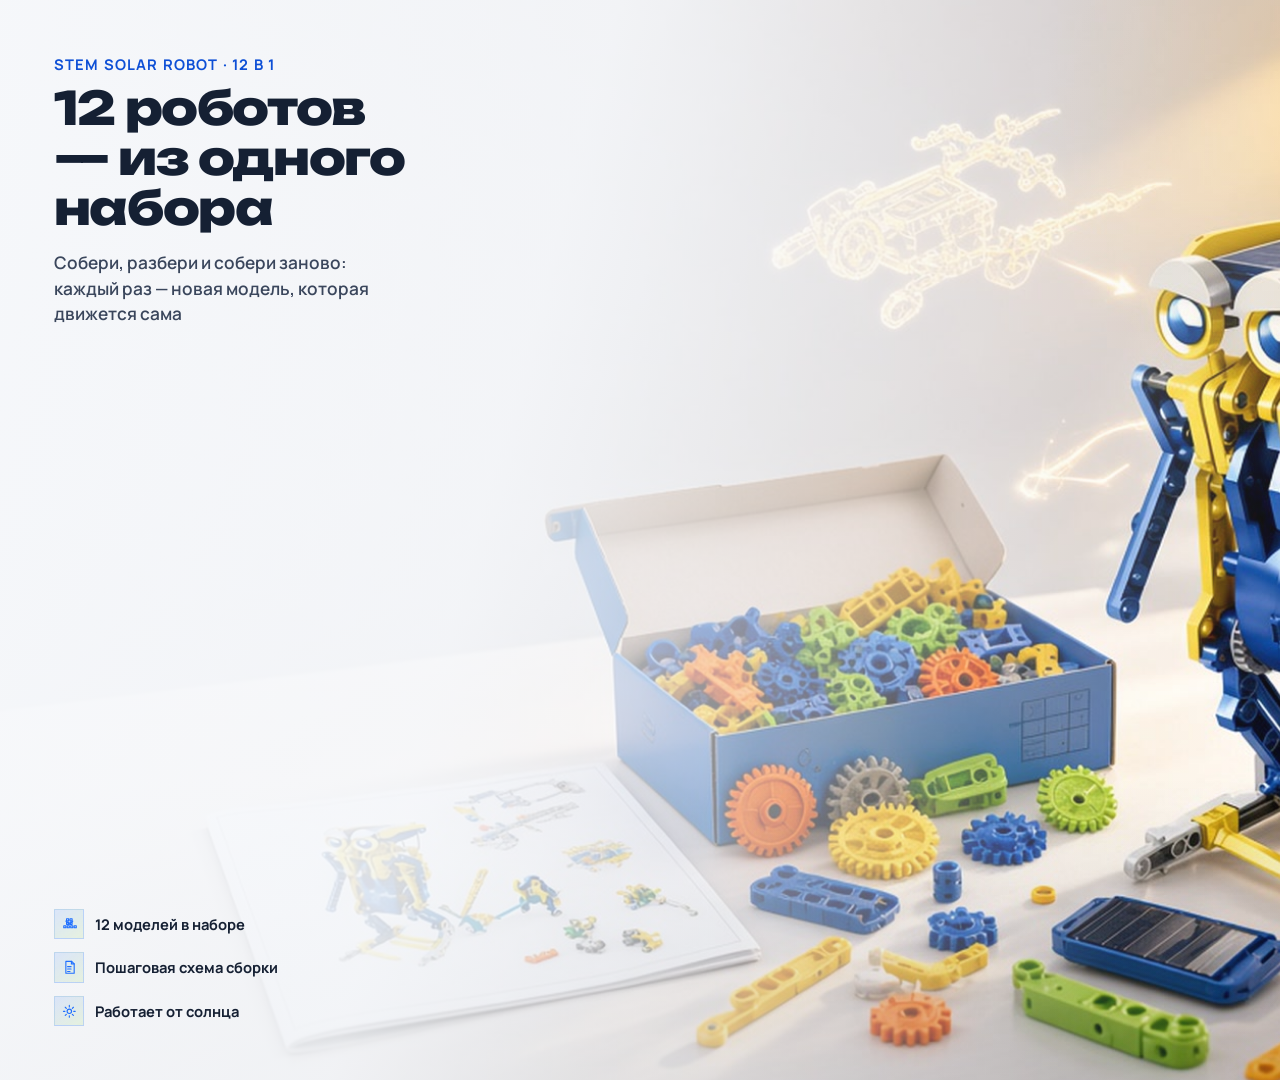
==== landing/capture.html @ cdbcde7e "Add STEM Solar Robot 16:9 landing sell card Photorealistic product scene plus adaptive HTML/CSS over" ====
<!DOCTYPE html>
<html lang="ru">
<head>
  <meta charset="UTF-8" />
  <meta name="viewport" content="width=1920, initial-scale=1" />
  <title>STEM Solar Robot — capture 1920×1080</title>
  <link rel="preconnect" href="https://fonts.googleapis.com" />
  <link rel="preconnect" href="https://fonts.gstatic.com" crossorigin />
  <link href="https://fonts.googleapis.com/css2?family=Manrope:wght@500;600;700;800&family=Unbounded:wght@600;700;800&display=swap" rel="stylesheet" />
  <link rel="stylesheet" href="./styles.css" />
  <style>
    html, body {
      width: 1920px;
      height: 1080px;
      margin: 0;
      padding: 0;
      overflow: hidden;
      background: #e8eef6;
    }
    body {
      display: block;
    }
    .stage {
      width: 1920px;
      height: 1080px;
      max-width: none;
    }
    .card {
      width: 1920px;
      height: 1080px;
      aspect-ratio: auto;
      box-shadow: none;
    }
    /* Freeze motion for a clean still export */
    .card__photo,
    .card__sun,
    .card__eyebrow,
    .card__title,
    .card__subtitle,
    .card__features,
    .card__cta {
      animation: none !important;
      opacity: 1 !important;
      transform: none !important;
    }
    .card__photo {
      transform: scale(1.02) !important;
    }
  </style>
</head>
<body>
  <main class="stage">
    <article class="card" id="sell-card">
      <img
        class="card__photo"
        src="/assets/stem-solar-robot-scene-bg-1920x1080.jpg"
        alt="Открытый набор STEM Solar Robot 12 в 1 и собранный солнечный квадробот на детском столе"
        width="1920"
        height="1080"
      />
      <div class="card__veil" aria-hidden="true"></div>
      <div class="card__sun" aria-hidden="true"></div>
      <div class="card__content">
        <header class="card__copy">
          <p class="card__eyebrow">STEM Solar Robot · 12 в 1</p>
          <h1 class="card__title">12 роботов — из&nbsp;одного набора</h1>
          <p class="card__subtitle">
            Собери, разбери и&nbsp;собери заново: каждый раз&nbsp;— новая модель,
            которая движется сама
          </p>
        </header>
        <div class="card__footer">
          <ul class="card__features">
            <li>
              <span class="icon" aria-hidden="true">
                <svg viewBox="0 0 24 24" fill="none">
                  <path d="M8 4h3v3H8V4Zm5 0h3v3h-3V4ZM8 9h3v3H8V9Zm5 0h3v3h-3V9ZM4 14h3v3H4v-3Zm5 0h3v3H9v-3Zm5 0h3v3h-3v-3Zm5 0h3v3h-3v-3Z" stroke="currentColor" stroke-width="1.6" stroke-linejoin="round"/>
                  <path d="M7 7.5 12 12l5-4.5" stroke="currentColor" stroke-width="1.6" stroke-linecap="round"/>
                </svg>
              </span>
              <span>12 моделей в наборе</span>
            </li>
            <li>
              <span class="icon" aria-hidden="true">
                <svg viewBox="0 0 24 24" fill="none">
                  <path d="M7 3.5h8.5L19 7v13.5H7V3.5Z" stroke="currentColor" stroke-width="1.6" stroke-linejoin="round"/>
                  <path d="M15 3.5V7h4M9.5 11h5M9.5 14.5h5M9.5 18h3.5" stroke="currentColor" stroke-width="1.6" stroke-linecap="round"/>
                </svg>
              </span>
              <span>Пошаговая схема сборки</span>
            </li>
            <li>
              <span class="icon" aria-hidden="true">
                <svg viewBox="0 0 24 24" fill="none">
                  <circle cx="12" cy="12" r="3.2" stroke="currentColor" stroke-width="1.6"/>
                  <path d="M12 3.5v2.2M12 18.3v2.2M3.5 12h2.2M18.3 12h2.2M6.1 6.1l1.6 1.6M16.3 16.3l1.6 1.6M17.9 6.1l-1.6 1.6M7.7 16.3l-1.6 1.6" stroke="currentColor" stroke-width="1.6" stroke-linecap="round"/>
                </svg>
              </span>
              <span>Работает от солнца</span>
            </li>
          </ul>
          <a class="card__cta" href="#order">Собрать своего робота</a>
        </div>
      </div>
    </article>
  </main>
</body>
</html>
---- landing/styles.css ----
:root {
  --white: #ffffff;
  --fog: #eef2f6;
  --ink: #152033;
  --ink-soft: #3a465c;
  --sun: #ffc857;
  --electric: #1f6fff;
  --electric-deep: #0d4fd6;
  --orange: #ff6b2c;
  --lime: #8fd94a;
  --card-radius: 0;
  --shadow: 0 28px 80px rgba(21, 32, 51, 0.18);
}

*,
*::before,
*::after {
  box-sizing: border-box;
}

html,
body {
  margin: 0;
  min-height: 100%;
}

body {
  font-family: "Manrope", sans-serif;
  color: var(--ink);
  background:
    radial-gradient(ellipse 80% 60% at 70% 20%, rgba(255, 200, 87, 0.22), transparent 55%),
    radial-gradient(ellipse 50% 50% at 10% 80%, rgba(31, 111, 255, 0.12), transparent 50%),
    linear-gradient(160deg, #f7f9fc 0%, #e8eef6 45%, #dfe8f4 100%);
  display: grid;
  place-items: center;
  padding: clamp(16px, 3vw, 40px);
}

.stage {
  width: min(100%, 1280px);
}

.card {
  position: relative;
  aspect-ratio: 16 / 9;
  overflow: hidden;
  border-radius: var(--card-radius);
  box-shadow: var(--shadow);
  isolation: isolate;
  background: var(--fog);
}

.card__photo {
  position: absolute;
  inset: 0;
  width: 100%;
  height: 100%;
  object-fit: cover;
  object-position: 58% center;
  z-index: 0;
  transform: scale(1.02);
  animation: drift 14s ease-in-out infinite alternate;
}

.card__veil {
  position: absolute;
  inset: 0;
  z-index: 1;
  pointer-events: none;
  background:
    linear-gradient(
      105deg,
      rgba(247, 249, 252, 0.96) 0%,
      rgba(247, 249, 252, 0.88) 28%,
      rgba(247, 249, 252, 0.42) 48%,
      rgba(247, 249, 252, 0.08) 62%,
      transparent 72%
    ),
    linear-gradient(
      to top,
      rgba(21, 32, 51, 0.18) 0%,
      transparent 28%
    );
}

.card__sun {
  position: absolute;
  top: -8%;
  right: 8%;
  width: 42%;
  height: 48%;
  z-index: 1;
  pointer-events: none;
  background: radial-gradient(
    circle at 60% 40%,
    rgba(255, 200, 87, 0.45) 0%,
    rgba(255, 200, 87, 0.12) 35%,
    transparent 70%
  );
  animation: sunPulse 5.5s ease-in-out infinite;
}

.card__content {
  position: relative;
  z-index: 2;
  height: 100%;
  display: grid;
  grid-template-rows: 1fr auto;
  gap: clamp(12px, 2.2vw, 28px);
  padding: clamp(22px, 4.2vw, 64px);
}

.card__copy {
  max-width: min(52%, 560px);
}

.card__eyebrow {
  margin: 0 0 0.65em;
  font-family: "Manrope", sans-serif;
  font-size: clamp(0.7rem, 1.15vw, 0.95rem);
  font-weight: 700;
  letter-spacing: 0.08em;
  text-transform: uppercase;
  color: var(--electric-deep);
  opacity: 0;
  animation: riseIn 0.7s ease 0.1s forwards;
}

.card__title {
  margin: 0;
  max-width: 11ch;
  font-family: "Unbounded", sans-serif;
  font-weight: 800;
  font-size: clamp(1.55rem, 3.6vw, 3.35rem);
  line-height: 1.08;
  letter-spacing: -0.03em;
  color: var(--ink);
  text-wrap: balance;
  opacity: 0;
  animation: riseIn 0.8s ease 0.2s forwards;
}

.card__subtitle {
  margin: clamp(10px, 1.4vw, 18px) 0 0;
  max-width: 34ch;
  font-size: clamp(0.85rem, 1.35vw, 1.15rem);
  font-weight: 600;
  line-height: 1.45;
  color: var(--ink-soft);
  text-wrap: pretty;
  opacity: 0;
  animation: riseIn 0.8s ease 0.35s forwards;
}

.card__footer {
  display: flex;
  align-items: flex-end;
  justify-content: space-between;
  gap: clamp(16px, 3vw, 40px);
  width: 100%;
}

.card__features {
  list-style: none;
  margin: 0;
  padding: 0;
  display: grid;
  gap: clamp(8px, 1vw, 14px);
  max-width: 42%;
  opacity: 0;
  animation: riseIn 0.75s ease 0.5s forwards;
}

.card__features li {
  display: flex;
  align-items: center;
  gap: 0.7em;
  font-size: clamp(0.78rem, 1.15vw, 1rem);
  font-weight: 700;
  color: var(--ink);
}

.icon {
  flex: 0 0 auto;
  width: clamp(28px, 2.4vw, 36px);
  height: clamp(28px, 2.4vw, 36px);
  display: grid;
  place-items: center;
  color: var(--electric);
  background: linear-gradient(145deg, rgba(31, 111, 255, 0.12), rgba(143, 217, 74, 0.14));
  border: 1px solid rgba(31, 111, 255, 0.18);
}

.icon svg {
  width: 58%;
  height: 58%;
}

.card__cta {
  flex: 0 0 auto;
  display: inline-flex;
  align-items: center;
  justify-content: center;
  min-height: clamp(42px, 4.2vw, 56px);
  padding: 0.7em 1.45em;
  margin-left: auto;
  border-radius: 10px;
  background: linear-gradient(135deg, var(--electric) 0%, var(--electric-deep) 100%);
  color: var(--white);
  font-family: "Manrope", sans-serif;
  font-size: clamp(0.86rem, 1.25vw, 1.05rem);
  font-weight: 800;
  letter-spacing: 0.01em;
  text-decoration: none;
  box-shadow:
    0 10px 28px rgba(13, 79, 214, 0.35),
    inset 0 1px 0 rgba(255, 255, 255, 0.25);
  transition: transform 0.2s ease, box-shadow 0.2s ease, filter 0.2s ease;
  opacity: 0;
  animation: riseIn 0.75s ease 0.65s forwards, ctaGlow 3.2s ease-in-out 1.2s infinite;
}

.card__cta:hover,
.card__cta:focus-visible {
  transform: translateY(-2px);
  filter: brightness(1.05);
  box-shadow:
    0 14px 34px rgba(13, 79, 214, 0.42),
    inset 0 1px 0 rgba(255, 255, 255, 0.28);
  outline: none;
}

.card__cta:focus-visible {
  outline: 3px solid rgba(255, 107, 44, 0.7);
  outline-offset: 3px;
}

@keyframes riseIn {
  from {
    opacity: 0;
    transform: translateY(14px);
  }
  to {
    opacity: 1;
    transform: translateY(0);
  }
}

@keyframes sunPulse {
  0%,
  100% {
    opacity: 0.75;
    transform: scale(1);
  }
  50% {
    opacity: 1;
    transform: scale(1.06);
  }
}

@keyframes drift {
  from {
    transform: scale(1.02) translate3d(0, 0, 0);
  }
  to {
    transform: scale(1.05) translate3d(-1.2%, 0.6%, 0);
  }
}

@keyframes ctaGlow {
  0%,
  100% {
    box-shadow:
      0 10px 28px rgba(13, 79, 214, 0.35),
      inset 0 1px 0 rgba(255, 255, 255, 0.25);
  }
  50% {
    box-shadow:
      0 12px 34px rgba(13, 79, 214, 0.48),
      0 0 0 4px rgba(31, 111, 255, 0.12),
      inset 0 1px 0 rgba(255, 255, 255, 0.28);
  }
}

@media (max-width: 720px) {
  .card {
    aspect-ratio: auto;
    min-height: 560px;
  }

  .card__photo {
    object-position: 72% 40%;
  }

  .card__content {
    padding-right: clamp(18px, 5vw, 28px);
    padding-top: clamp(18px, 5vw, 28px);
    background: linear-gradient(
      to bottom,
      rgba(247, 249, 252, 0.92) 0%,
      rgba(247, 249, 252, 0.72) 55%,
      rgba(247, 249, 252, 0.35) 100%
    );
  }

  .card__title {
    max-width: 14ch;
  }

  .card__footer {
    flex-direction: column;
    align-items: stretch;
  }

  .card__features {
    max-width: none;
  }

  .card__cta {
    width: 100%;
    margin-left: 0;
  }
}

@media (prefers-reduced-motion: reduce) {
  .card__photo,
  .card__sun,
  .card__eyebrow,
  .card__title,
  .card__subtitle,
  .card__features,
  .card__cta {
    animation: none;
    opacity: 1;
    transform: none;
  }
}
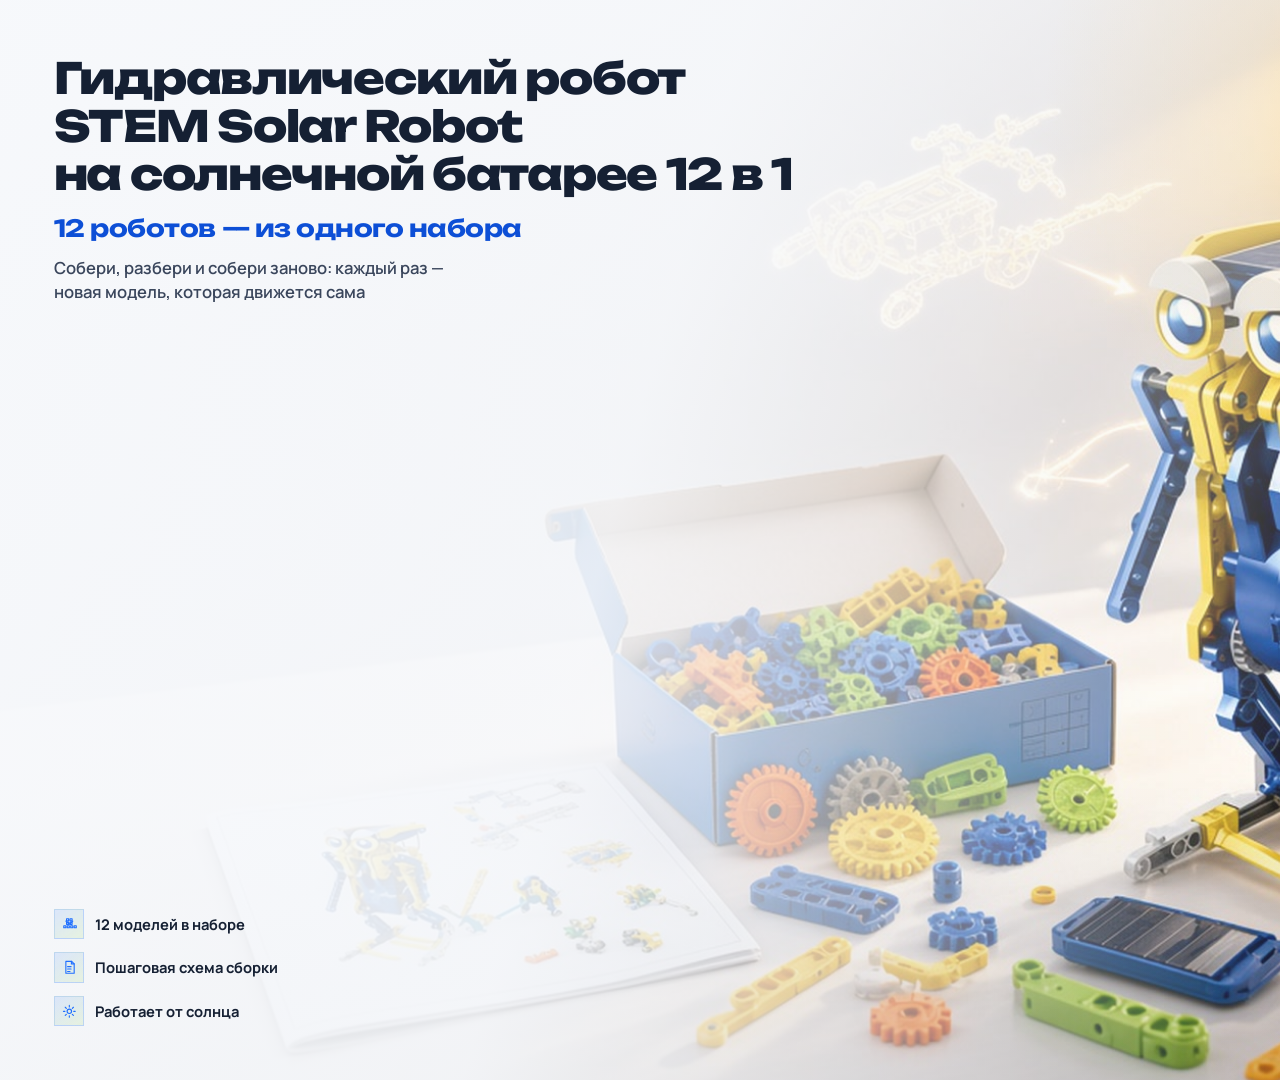
==== commit a9d673a1: "Enlarge product name as top headline on sell card Use «Гидравлический робот STEM Solar Robot на солн" ====
--- a/landing/capture.html
+++ b/landing/capture.html
@@ -34,8 +34,8 @@
     /* Freeze motion for a clean still export */
     .card__photo,
     .card__sun,
-    .card__eyebrow,
     .card__title,
+    .card__lead,
     .card__subtitle,
     .card__features,
     .card__cta {
@@ -62,8 +62,10 @@
       <div class="card__sun" aria-hidden="true"></div>
       <div class="card__content">
         <header class="card__copy">
-          <p class="card__eyebrow">STEM Solar Robot · 12 в 1</p>
-          <h1 class="card__title">12 роботов — из&nbsp;одного набора</h1>
+          <h1 class="card__title">
+            Гидравлический робот STEM Solar Robot на&nbsp;солнечной батарее 12&nbsp;в&nbsp;1
+          </h1>
+          <p class="card__lead">12 роботов — из&nbsp;одного набора</p>
           <p class="card__subtitle">
             Собери, разбери и&nbsp;собери заново: каждый раз&nbsp;— новая модель,
             которая движется сама
--- a/landing/styles.css
+++ b/landing/styles.css
@@ -70,11 +70,16 @@
   background:
     linear-gradient(
       105deg,
-      rgba(247, 249, 252, 0.96) 0%,
-      rgba(247, 249, 252, 0.88) 28%,
-      rgba(247, 249, 252, 0.42) 48%,
-      rgba(247, 249, 252, 0.08) 62%,
-      transparent 72%
+      rgba(247, 249, 252, 0.97) 0%,
+      rgba(247, 249, 252, 0.9) 34%,
+      rgba(247, 249, 252, 0.48) 54%,
+      rgba(247, 249, 252, 0.1) 68%,
+      transparent 78%
+    ),
+    linear-gradient(
+      to bottom,
+      rgba(247, 249, 252, 0.55) 0%,
+      transparent 32%
     ),
     linear-gradient(
       to top,
@@ -111,45 +116,46 @@
 }
 
 .card__copy {
-  max-width: min(52%, 560px);
-}
-
-.card__eyebrow {
-  margin: 0 0 0.65em;
-  font-family: "Manrope", sans-serif;
-  font-size: clamp(0.7rem, 1.15vw, 0.95rem);
-  font-weight: 700;
-  letter-spacing: 0.08em;
-  text-transform: uppercase;
-  color: var(--electric-deep);
-  opacity: 0;
-  animation: riseIn 0.7s ease 0.1s forwards;
+  max-width: min(78%, 920px);
 }
 
 .card__title {
   margin: 0;
-  max-width: 11ch;
+  max-width: 22ch;
   font-family: "Unbounded", sans-serif;
   font-weight: 800;
-  font-size: clamp(1.55rem, 3.6vw, 3.35rem);
-  line-height: 1.08;
+  font-size: clamp(1.45rem, 3.35vw, 3.05rem);
+  line-height: 1.12;
   letter-spacing: -0.03em;
   color: var(--ink);
   text-wrap: balance;
   opacity: 0;
-  animation: riseIn 0.8s ease 0.2s forwards;
+  animation: riseIn 0.8s ease 0.15s forwards;
+}
+
+.card__lead {
+  margin: clamp(10px, 1.3vw, 16px) 0 0;
+  max-width: 22ch;
+  font-family: "Unbounded", sans-serif;
+  font-weight: 700;
+  font-size: clamp(1.05rem, 1.85vw, 1.65rem);
+  line-height: 1.2;
+  letter-spacing: -0.02em;
+  color: var(--electric-deep);
+  opacity: 0;
+  animation: riseIn 0.75s ease 0.28s forwards;
 }
 
 .card__subtitle {
-  margin: clamp(10px, 1.4vw, 18px) 0 0;
-  max-width: 34ch;
-  font-size: clamp(0.85rem, 1.35vw, 1.15rem);
+  margin: clamp(8px, 1.1vw, 14px) 0 0;
+  max-width: 36ch;
+  font-size: clamp(0.85rem, 1.3vw, 1.1rem);
   font-weight: 600;
   line-height: 1.45;
   color: var(--ink-soft);
   text-wrap: pretty;
   opacity: 0;
-  animation: riseIn 0.8s ease 0.35s forwards;
+  animation: riseIn 0.8s ease 0.4s forwards;
 }
 
 .card__footer {
@@ -303,8 +309,12 @@
     );
   }
 
+  .card__copy {
+    max-width: 100%;
+  }
+
   .card__title {
-    max-width: 14ch;
+    max-width: 18ch;
   }
 
   .card__footer {
@@ -325,8 +335,8 @@
 @media (prefers-reduced-motion: reduce) {
   .card__photo,
   .card__sun,
-  .card__eyebrow,
   .card__title,
+  .card__lead,
   .card__subtitle,
   .card__features,
   .card__cta {
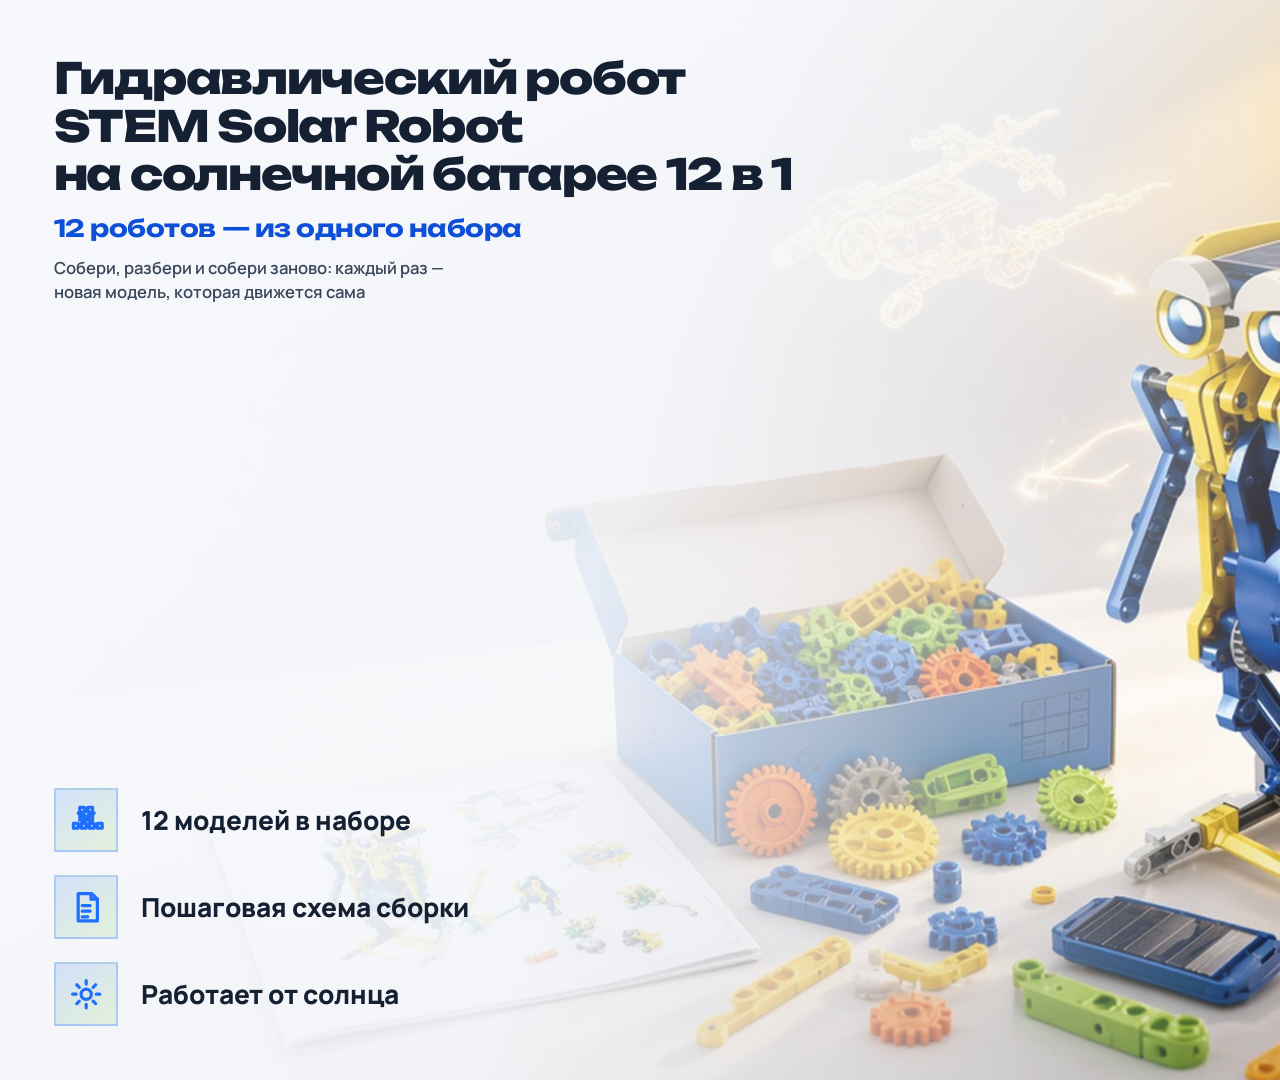
==== commit 5cc2f712: "Enlarge bottom-left feature icons and labels Scale up the three benefit rows for stronger hierarchy " ====
--- a/landing/capture.html
+++ b/landing/capture.html
@@ -76,8 +76,8 @@
             <li>
               <span class="icon" aria-hidden="true">
                 <svg viewBox="0 0 24 24" fill="none">
-                  <path d="M8 4h3v3H8V4Zm5 0h3v3h-3V4ZM8 9h3v3H8V9Zm5 0h3v3h-3V9ZM4 14h3v3H4v-3Zm5 0h3v3H9v-3Zm5 0h3v3h-3v-3Zm5 0h3v3h-3v-3Z" stroke="currentColor" stroke-width="1.6" stroke-linejoin="round"/>
-                  <path d="M7 7.5 12 12l5-4.5" stroke="currentColor" stroke-width="1.6" stroke-linecap="round"/>
+                  <path d="M8 4h3v3H8V4Zm5 0h3v3h-3V4ZM8 9h3v3H8V9Zm5 0h3v3h-3V9ZM4 14h3v3H4v-3Zm5 0h3v3H9v-3Zm5 0h3v3h-3v-3Zm5 0h3v3h-3v-3Z" stroke="currentColor" stroke-width="2" stroke-linejoin="round"/>
+                  <path d="M7 7.5 12 12l5-4.5" stroke="currentColor" stroke-width="2" stroke-linecap="round"/>
                 </svg>
               </span>
               <span>12 моделей в наборе</span>
@@ -85,8 +85,8 @@
             <li>
               <span class="icon" aria-hidden="true">
                 <svg viewBox="0 0 24 24" fill="none">
-                  <path d="M7 3.5h8.5L19 7v13.5H7V3.5Z" stroke="currentColor" stroke-width="1.6" stroke-linejoin="round"/>
-                  <path d="M15 3.5V7h4M9.5 11h5M9.5 14.5h5M9.5 18h3.5" stroke="currentColor" stroke-width="1.6" stroke-linecap="round"/>
+                  <path d="M7 3.5h8.5L19 7v13.5H7V3.5Z" stroke="currentColor" stroke-width="2" stroke-linejoin="round"/>
+                  <path d="M15 3.5V7h4M9.5 11h5M9.5 14.5h5M9.5 18h3.5" stroke="currentColor" stroke-width="2" stroke-linecap="round"/>
                 </svg>
               </span>
               <span>Пошаговая схема сборки</span>
@@ -94,8 +94,8 @@
             <li>
               <span class="icon" aria-hidden="true">
                 <svg viewBox="0 0 24 24" fill="none">
-                  <circle cx="12" cy="12" r="3.2" stroke="currentColor" stroke-width="1.6"/>
-                  <path d="M12 3.5v2.2M12 18.3v2.2M3.5 12h2.2M18.3 12h2.2M6.1 6.1l1.6 1.6M16.3 16.3l1.6 1.6M17.9 6.1l-1.6 1.6M7.7 16.3l-1.6 1.6" stroke="currentColor" stroke-width="1.6" stroke-linecap="round"/>
+                  <circle cx="12" cy="12" r="3.2" stroke="currentColor" stroke-width="2"/>
+                  <path d="M12 3.5v2.2M12 18.3v2.2M3.5 12h2.2M18.3 12h2.2M6.1 6.1l1.6 1.6M16.3 16.3l1.6 1.6M17.9 6.1l-1.6 1.6M7.7 16.3l-1.6 1.6" stroke="currentColor" stroke-width="2" stroke-linecap="round"/>
                 </svg>
               </span>
               <span>Работает от солнца</span>
--- a/landing/styles.css
+++ b/landing/styles.css
@@ -171,8 +171,8 @@
   margin: 0;
   padding: 0;
   display: grid;
-  gap: clamp(8px, 1vw, 14px);
-  max-width: 42%;
+  gap: clamp(16px, 1.8vw, 26px);
+  max-width: 58%;
   opacity: 0;
   animation: riseIn 0.75s ease 0.5s forwards;
 }
@@ -180,26 +180,27 @@
 .card__features li {
   display: flex;
   align-items: center;
-  gap: 0.7em;
-  font-size: clamp(0.78rem, 1.15vw, 1rem);
-  font-weight: 700;
+  gap: 0.9em;
+  font-size: clamp(1.2rem, 2.05vw, 1.7rem);
+  font-weight: 800;
+  line-height: 1.18;
   color: var(--ink);
 }
 
 .icon {
   flex: 0 0 auto;
-  width: clamp(28px, 2.4vw, 36px);
-  height: clamp(28px, 2.4vw, 36px);
+  width: clamp(54px, 5vw, 74px);
+  height: clamp(54px, 5vw, 74px);
   display: grid;
   place-items: center;
   color: var(--electric);
-  background: linear-gradient(145deg, rgba(31, 111, 255, 0.12), rgba(143, 217, 74, 0.14));
-  border: 1px solid rgba(31, 111, 255, 0.18);
+  background: linear-gradient(145deg, rgba(31, 111, 255, 0.16), rgba(143, 217, 74, 0.18));
+  border: 2px solid rgba(31, 111, 255, 0.24);
 }
 
 .icon svg {
-  width: 58%;
-  height: 58%;
+  width: 64%;
+  height: 64%;
 }
 
 .card__cta {
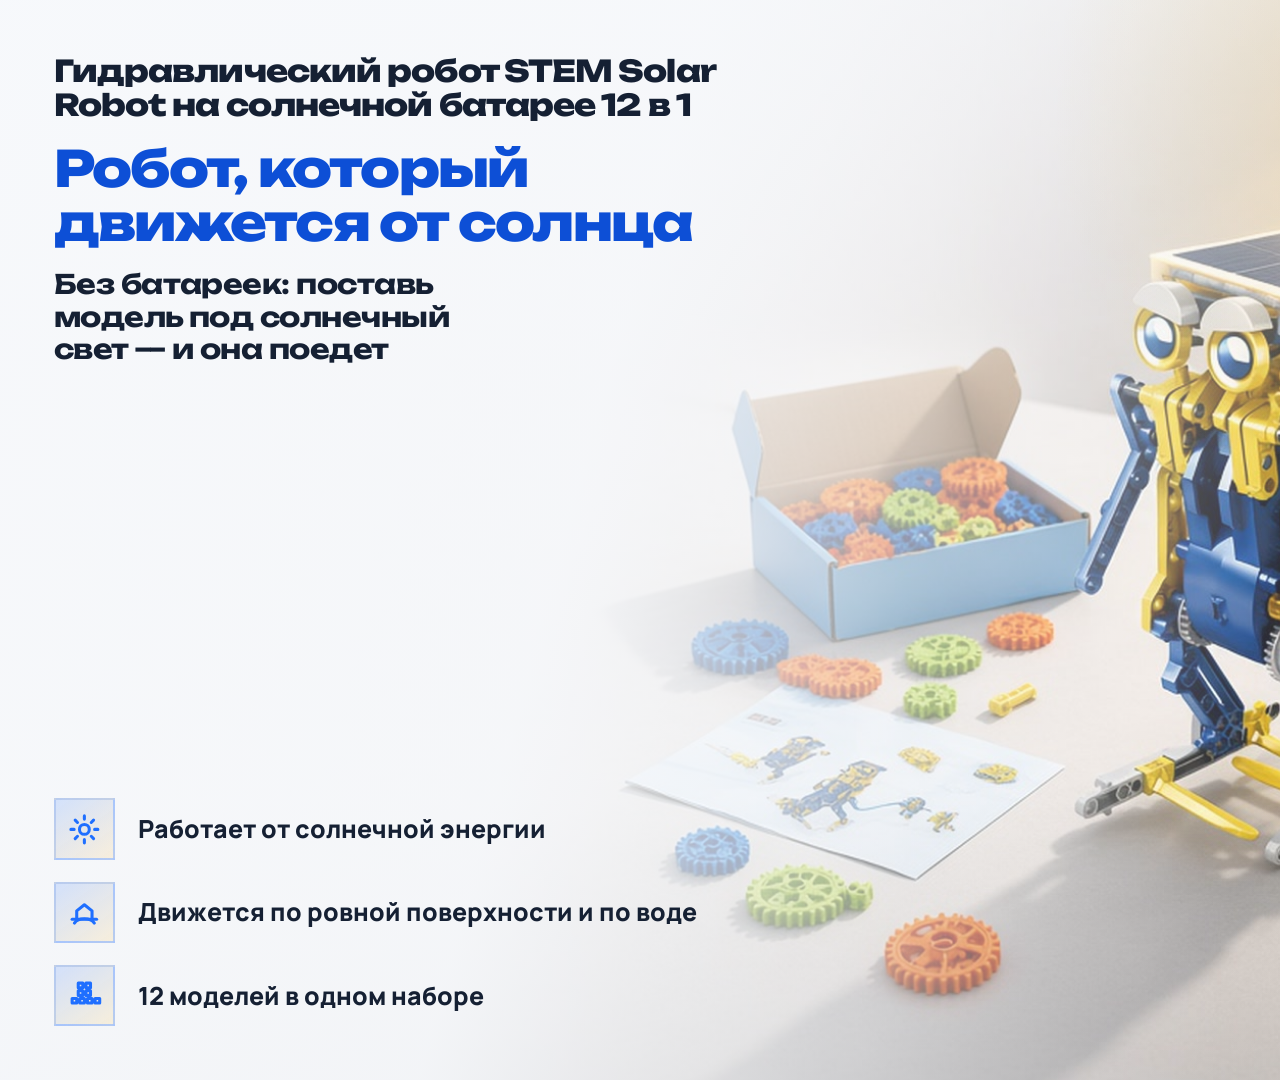
==== commit 32c5a34a: "Rebuild sell card around solar-powered motion New balcony scene with sun-to-motion energy cues and s" ====
--- a/landing/capture.html
+++ b/landing/capture.html
@@ -17,9 +17,7 @@
       overflow: hidden;
       background: #e8eef6;
     }
-    body {
-      display: block;
-    }
+    body { display: block; }
     .stage {
       width: 1920px;
       height: 1080px;
@@ -31,14 +29,12 @@
       aspect-ratio: auto;
       box-shadow: none;
     }
-    /* Freeze motion for a clean still export */
     .card__photo,
     .card__sun,
+    .card__name,
     .card__title,
-    .card__lead,
     .card__subtitle,
-    .card__features,
-    .card__cta {
+    .card__features {
       animation: none !important;
       opacity: 1 !important;
       transform: none !important;
@@ -53,8 +49,8 @@
     <article class="card" id="sell-card">
       <img
         class="card__photo"
-        src="/assets/stem-solar-robot-scene-bg-1920x1080.jpg"
-        alt="Открытый набор STEM Solar Robot 12 в 1 и собранный солнечный квадробот на детском столе"
+        src="/assets/stem-solar-power-scene-bg-1920x1080.jpg"
+        alt="Солнечный квадробот STEM Solar Robot на балконе"
         width="1920"
         height="1080"
       />
@@ -62,47 +58,43 @@
       <div class="card__sun" aria-hidden="true"></div>
       <div class="card__content">
         <header class="card__copy">
-          <h1 class="card__title">
+          <p class="card__name">
             Гидравлический робот STEM Solar Robot на&nbsp;солнечной батарее 12&nbsp;в&nbsp;1
-          </h1>
-          <p class="card__lead">12 роботов — из&nbsp;одного набора</p>
+          </p>
+          <h1 class="card__title">Робот, который движется от&nbsp;солнца</h1>
           <p class="card__subtitle">
-            Собери, разбери и&nbsp;собери заново: каждый раз&nbsp;— новая модель,
-            которая движется сама
+            Без батареек: поставь модель под солнечный свет — и&nbsp;она поедет
           </p>
         </header>
-        <div class="card__footer">
-          <ul class="card__features">
-            <li>
-              <span class="icon" aria-hidden="true">
-                <svg viewBox="0 0 24 24" fill="none">
-                  <path d="M8 4h3v3H8V4Zm5 0h3v3h-3V4ZM8 9h3v3H8V9Zm5 0h3v3h-3V9ZM4 14h3v3H4v-3Zm5 0h3v3H9v-3Zm5 0h3v3h-3v-3Zm5 0h3v3h-3v-3Z" stroke="currentColor" stroke-width="2" stroke-linejoin="round"/>
-                  <path d="M7 7.5 12 12l5-4.5" stroke="currentColor" stroke-width="2" stroke-linecap="round"/>
-                </svg>
-              </span>
-              <span>12 моделей в наборе</span>
-            </li>
-            <li>
-              <span class="icon" aria-hidden="true">
-                <svg viewBox="0 0 24 24" fill="none">
-                  <path d="M7 3.5h8.5L19 7v13.5H7V3.5Z" stroke="currentColor" stroke-width="2" stroke-linejoin="round"/>
-                  <path d="M15 3.5V7h4M9.5 11h5M9.5 14.5h5M9.5 18h3.5" stroke="currentColor" stroke-width="2" stroke-linecap="round"/>
-                </svg>
-              </span>
-              <span>Пошаговая схема сборки</span>
-            </li>
-            <li>
-              <span class="icon" aria-hidden="true">
-                <svg viewBox="0 0 24 24" fill="none">
-                  <circle cx="12" cy="12" r="3.2" stroke="currentColor" stroke-width="2"/>
-                  <path d="M12 3.5v2.2M12 18.3v2.2M3.5 12h2.2M18.3 12h2.2M6.1 6.1l1.6 1.6M16.3 16.3l1.6 1.6M17.9 6.1l-1.6 1.6M7.7 16.3l-1.6 1.6" stroke="currentColor" stroke-width="2" stroke-linecap="round"/>
-                </svg>
-              </span>
-              <span>Работает от солнца</span>
-            </li>
-          </ul>
-          <a class="card__cta" href="#order">Собрать своего робота</a>
-        </div>
+        <ul class="card__features">
+          <li>
+            <span class="icon" aria-hidden="true">
+              <svg viewBox="0 0 24 24" fill="none">
+                <circle cx="12" cy="12" r="3.2" stroke="currentColor" stroke-width="2"/>
+                <path d="M12 3.2v2.1M12 18.7v2.1M3.2 12h2.1M18.7 12h2.1M6 6l1.5 1.5M16.5 16.5 18 18M18 6l-1.5 1.5M7.5 16.5 6 18" stroke="currentColor" stroke-width="2" stroke-linecap="round"/>
+              </svg>
+            </span>
+            <span>Работает от солнечной энергии</span>
+          </li>
+          <li>
+            <span class="icon" aria-hidden="true">
+              <svg viewBox="0 0 24 24" fill="none">
+                <path d="M4 16.5h16" stroke="currentColor" stroke-width="2" stroke-linecap="round"/>
+                <path d="M7 16.5V11l5-4 5 4v5.5" stroke="currentColor" stroke-width="2" stroke-linejoin="round"/>
+                <path d="M5.5 19c1.2-1.8 3.2-2.8 6.5-2.8s5.3 1 6.5 2.8" stroke="currentColor" stroke-width="2" stroke-linecap="round"/>
+              </svg>
+            </span>
+            <span>Движется по ровной поверхности и по воде</span>
+          </li>
+          <li>
+            <span class="icon" aria-hidden="true">
+              <svg viewBox="0 0 24 24" fill="none">
+                <path d="M8 4h3v3H8V4Zm5 0h3v3h-3V4ZM8 9h3v3H8V9Zm5 0h3v3h-3V9ZM4 14h3v3H4v-3Zm5 0h3v3H9v-3Zm5 0h3v3h-3v-3Zm5 0h3v3h-3v-3Z" stroke="currentColor" stroke-width="2" stroke-linejoin="round"/>
+              </svg>
+            </span>
+            <span>12 моделей в одном наборе</span>
+          </li>
+        </ul>
       </div>
     </article>
   </main>
--- a/landing/styles.css
+++ b/landing/styles.css
@@ -28,7 +28,7 @@
   font-family: "Manrope", sans-serif;
   color: var(--ink);
   background:
-    radial-gradient(ellipse 80% 60% at 70% 20%, rgba(255, 200, 87, 0.22), transparent 55%),
+    radial-gradient(ellipse 80% 60% at 70% 20%, rgba(255, 200, 87, 0.24), transparent 55%),
     radial-gradient(ellipse 50% 50% at 10% 80%, rgba(31, 111, 255, 0.12), transparent 50%),
     linear-gradient(160deg, #f7f9fc 0%, #e8eef6 45%, #dfe8f4 100%);
   display: grid;
@@ -56,7 +56,7 @@
   width: 100%;
   height: 100%;
   object-fit: cover;
-  object-position: 58% center;
+  object-position: 62% center;
   z-index: 0;
   transform: scale(1.02);
   animation: drift 14s ease-in-out infinite alternate;
@@ -71,35 +71,35 @@
     linear-gradient(
       105deg,
       rgba(247, 249, 252, 0.97) 0%,
-      rgba(247, 249, 252, 0.9) 34%,
-      rgba(247, 249, 252, 0.48) 54%,
+      rgba(247, 249, 252, 0.92) 32%,
+      rgba(247, 249, 252, 0.5) 52%,
       rgba(247, 249, 252, 0.1) 68%,
       transparent 78%
     ),
     linear-gradient(
       to bottom,
-      rgba(247, 249, 252, 0.55) 0%,
-      transparent 32%
+      rgba(247, 249, 252, 0.58) 0%,
+      transparent 34%
     ),
     linear-gradient(
       to top,
-      rgba(21, 32, 51, 0.18) 0%,
-      transparent 28%
+      rgba(21, 32, 51, 0.16) 0%,
+      transparent 26%
     );
 }
 
 .card__sun {
   position: absolute;
-  top: -8%;
-  right: 8%;
-  width: 42%;
-  height: 48%;
+  top: -10%;
+  right: 4%;
+  width: 46%;
+  height: 52%;
   z-index: 1;
   pointer-events: none;
   background: radial-gradient(
-    circle at 60% 40%,
-    rgba(255, 200, 87, 0.45) 0%,
-    rgba(255, 200, 87, 0.12) 35%,
+    circle at 62% 38%,
+    rgba(255, 200, 87, 0.5) 0%,
+    rgba(255, 200, 87, 0.14) 36%,
     transparent 70%
   );
   animation: sunPulse 5.5s ease-in-out infinite;
@@ -111,59 +111,54 @@
   height: 100%;
   display: grid;
   grid-template-rows: 1fr auto;
-  gap: clamp(12px, 2.2vw, 28px);
+  gap: clamp(16px, 2.4vw, 32px);
   padding: clamp(22px, 4.2vw, 64px);
 }
 
 .card__copy {
-  max-width: min(78%, 920px);
-}
-
-.card__title {
+  max-width: min(72%, 860px);
+}
+
+.card__name {
   margin: 0;
-  max-width: 22ch;
+  max-width: 28ch;
   font-family: "Unbounded", sans-serif;
   font-weight: 800;
-  font-size: clamp(1.45rem, 3.35vw, 3.05rem);
-  line-height: 1.12;
+  font-size: clamp(1.15rem, 2.35vw, 2.15rem);
+  line-height: 1.15;
   letter-spacing: -0.03em;
   color: var(--ink);
   text-wrap: balance;
   opacity: 0;
-  animation: riseIn 0.8s ease 0.15s forwards;
-}
-
-.card__lead {
-  margin: clamp(10px, 1.3vw, 16px) 0 0;
+  animation: riseIn 0.75s ease 0.1s forwards;
+}
+
+.card__title {
+  margin: clamp(12px, 1.5vw, 20px) 0 0;
+  max-width: 14ch;
+  font-family: "Unbounded", sans-serif;
+  font-weight: 800;
+  font-size: clamp(1.7rem, 3.9vw, 3.55rem);
+  line-height: 1.08;
+  letter-spacing: -0.035em;
+  color: var(--electric-deep);
+  text-wrap: balance;
+  opacity: 0;
+  animation: riseIn 0.8s ease 0.22s forwards;
+}
+
+.card__subtitle {
+  margin: clamp(12px, 1.4vw, 18px) 0 0;
   max-width: 22ch;
   font-family: "Unbounded", sans-serif;
   font-weight: 700;
-  font-size: clamp(1.05rem, 1.85vw, 1.65rem);
-  line-height: 1.2;
+  font-size: clamp(1.15rem, 2.1vw, 1.85rem);
+  line-height: 1.22;
   letter-spacing: -0.02em;
-  color: var(--electric-deep);
-  opacity: 0;
-  animation: riseIn 0.75s ease 0.28s forwards;
-}
-
-.card__subtitle {
-  margin: clamp(8px, 1.1vw, 14px) 0 0;
-  max-width: 36ch;
-  font-size: clamp(0.85rem, 1.3vw, 1.1rem);
-  font-weight: 600;
-  line-height: 1.45;
-  color: var(--ink-soft);
-  text-wrap: pretty;
-  opacity: 0;
-  animation: riseIn 0.8s ease 0.4s forwards;
-}
-
-.card__footer {
-  display: flex;
-  align-items: flex-end;
-  justify-content: space-between;
-  gap: clamp(16px, 3vw, 40px);
-  width: 100%;
+  color: var(--ink);
+  text-wrap: balance;
+  opacity: 0;
+  animation: riseIn 0.8s ease 0.34s forwards;
 }
 
 .card__features {
@@ -171,75 +166,36 @@
   margin: 0;
   padding: 0;
   display: grid;
-  gap: clamp(16px, 1.8vw, 26px);
-  max-width: 58%;
-  opacity: 0;
-  animation: riseIn 0.75s ease 0.5s forwards;
+  gap: clamp(14px, 1.7vw, 24px);
+  max-width: min(70%, 720px);
+  opacity: 0;
+  animation: riseIn 0.75s ease 0.48s forwards;
 }
 
 .card__features li {
   display: flex;
   align-items: center;
   gap: 0.9em;
-  font-size: clamp(1.2rem, 2.05vw, 1.7rem);
+  font-size: clamp(1.15rem, 1.95vw, 1.6rem);
   font-weight: 800;
-  line-height: 1.18;
+  line-height: 1.2;
   color: var(--ink);
 }
 
 .icon {
   flex: 0 0 auto;
-  width: clamp(54px, 5vw, 74px);
-  height: clamp(54px, 5vw, 74px);
+  width: clamp(52px, 4.8vw, 72px);
+  height: clamp(52px, 4.8vw, 72px);
   display: grid;
   place-items: center;
   color: var(--electric);
-  background: linear-gradient(145deg, rgba(31, 111, 255, 0.16), rgba(143, 217, 74, 0.18));
+  background: linear-gradient(145deg, rgba(31, 111, 255, 0.16), rgba(255, 200, 87, 0.18));
   border: 2px solid rgba(31, 111, 255, 0.24);
 }
 
 .icon svg {
   width: 64%;
   height: 64%;
-}
-
-.card__cta {
-  flex: 0 0 auto;
-  display: inline-flex;
-  align-items: center;
-  justify-content: center;
-  min-height: clamp(42px, 4.2vw, 56px);
-  padding: 0.7em 1.45em;
-  margin-left: auto;
-  border-radius: 10px;
-  background: linear-gradient(135deg, var(--electric) 0%, var(--electric-deep) 100%);
-  color: var(--white);
-  font-family: "Manrope", sans-serif;
-  font-size: clamp(0.86rem, 1.25vw, 1.05rem);
-  font-weight: 800;
-  letter-spacing: 0.01em;
-  text-decoration: none;
-  box-shadow:
-    0 10px 28px rgba(13, 79, 214, 0.35),
-    inset 0 1px 0 rgba(255, 255, 255, 0.25);
-  transition: transform 0.2s ease, box-shadow 0.2s ease, filter 0.2s ease;
-  opacity: 0;
-  animation: riseIn 0.75s ease 0.65s forwards, ctaGlow 3.2s ease-in-out 1.2s infinite;
-}
-
-.card__cta:hover,
-.card__cta:focus-visible {
-  transform: translateY(-2px);
-  filter: brightness(1.05);
-  box-shadow:
-    0 14px 34px rgba(13, 79, 214, 0.42),
-    inset 0 1px 0 rgba(255, 255, 255, 0.28);
-  outline: none;
-}
-
-.card__cta:focus-visible {
-  outline: 3px solid rgba(255, 107, 44, 0.7);
-  outline-offset: 3px;
 }
 
 @keyframes riseIn {
@@ -274,29 +230,14 @@
   }
 }
 
-@keyframes ctaGlow {
-  0%,
-  100% {
-    box-shadow:
-      0 10px 28px rgba(13, 79, 214, 0.35),
-      inset 0 1px 0 rgba(255, 255, 255, 0.25);
-  }
-  50% {
-    box-shadow:
-      0 12px 34px rgba(13, 79, 214, 0.48),
-      0 0 0 4px rgba(31, 111, 255, 0.12),
-      inset 0 1px 0 rgba(255, 255, 255, 0.28);
-  }
-}
-
 @media (max-width: 720px) {
   .card {
     aspect-ratio: auto;
-    min-height: 560px;
+    min-height: 620px;
   }
 
   .card__photo {
-    object-position: 72% 40%;
+    object-position: 78% 35%;
   }
 
   .card__content {
@@ -304,43 +245,33 @@
     padding-top: clamp(18px, 5vw, 28px);
     background: linear-gradient(
       to bottom,
-      rgba(247, 249, 252, 0.92) 0%,
-      rgba(247, 249, 252, 0.72) 55%,
-      rgba(247, 249, 252, 0.35) 100%
+      rgba(247, 249, 252, 0.94) 0%,
+      rgba(247, 249, 252, 0.78) 55%,
+      rgba(247, 249, 252, 0.4) 100%
     );
   }
 
-  .card__copy {
+  .card__copy,
+  .card__features {
     max-width: 100%;
   }
 
   .card__title {
-    max-width: 18ch;
-  }
-
-  .card__footer {
-    flex-direction: column;
-    align-items: stretch;
-  }
-
-  .card__features {
-    max-width: none;
-  }
-
-  .card__cta {
-    width: 100%;
-    margin-left: 0;
+    max-width: 16ch;
+  }
+
+  .card__subtitle {
+    max-width: 24ch;
   }
 }
 
 @media (prefers-reduced-motion: reduce) {
   .card__photo,
   .card__sun,
+  .card__name,
   .card__title,
-  .card__lead,
   .card__subtitle,
-  .card__features,
-  .card__cta {
+  .card__features {
     animation: none;
     opacity: 1;
     transform: none;
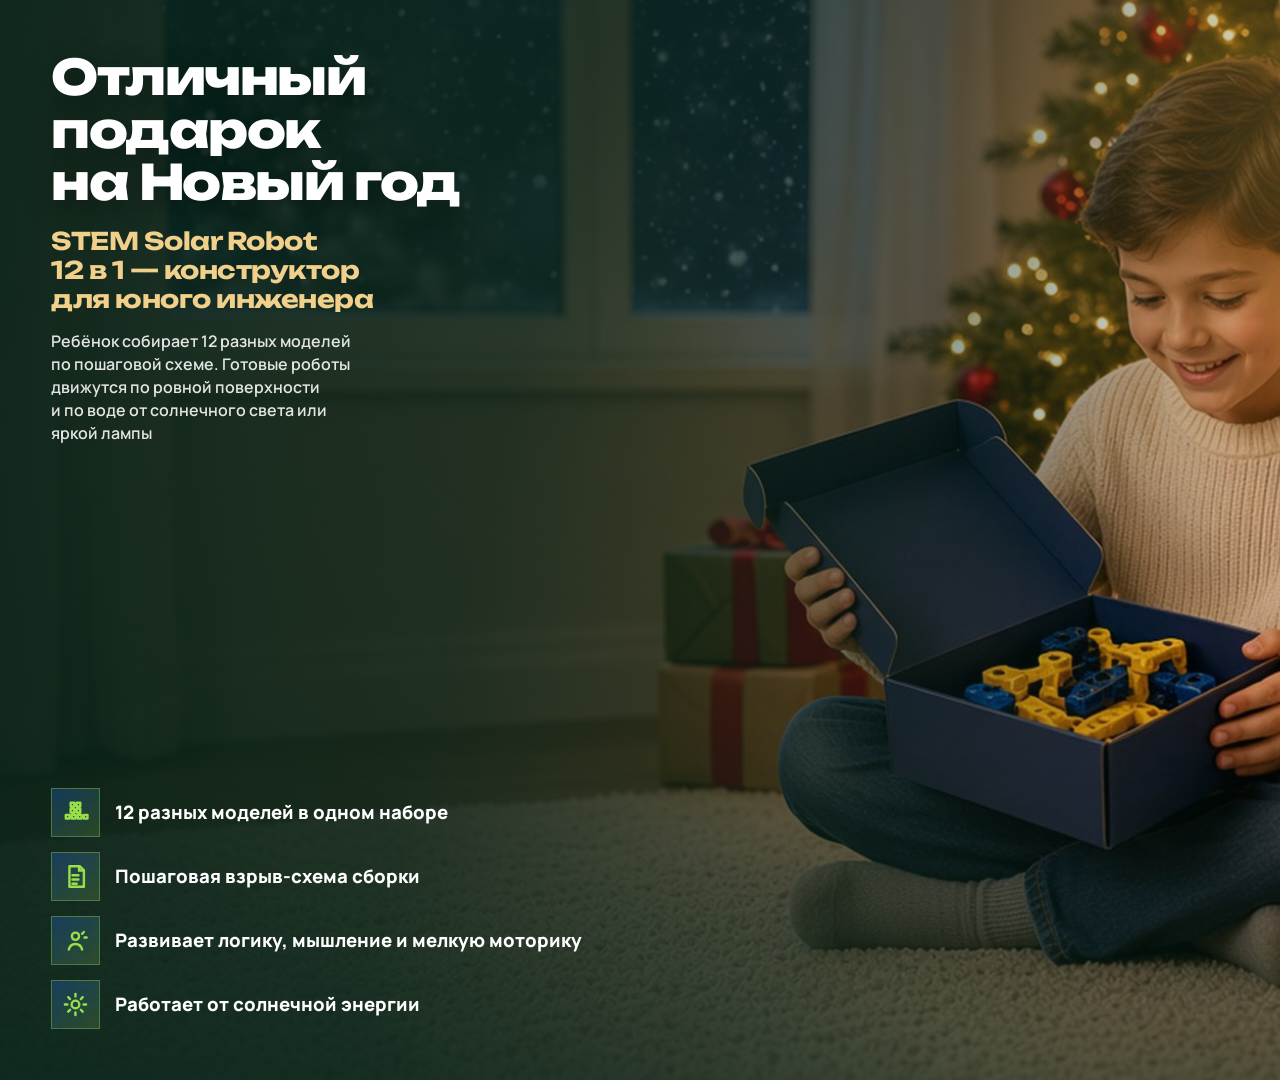
==== commit e16233fc: "Add New Year gift landing card for STEM Solar Robot Festive living-room scene with boy and kit, Russ" ====
--- a/landing/capture.html
+++ b/landing/capture.html
@@ -3,7 +3,7 @@
 <head>
   <meta charset="UTF-8" />
   <meta name="viewport" content="width=1920, initial-scale=1" />
-  <title>STEM Solar Robot — capture 1920×1080</title>
+  <title>STEM Solar Robot — New Year capture 1920×1080</title>
   <link rel="preconnect" href="https://fonts.googleapis.com" />
   <link rel="preconnect" href="https://fonts.gstatic.com" crossorigin />
   <link href="https://fonts.googleapis.com/css2?family=Manrope:wght@500;600;700;800&family=Unbounded:wght@600;700;800&display=swap" rel="stylesheet" />
@@ -15,7 +15,7 @@
       margin: 0;
       padding: 0;
       overflow: hidden;
-      background: #e8eef6;
+      background: #0d2140;
     }
     body { display: block; }
     .stage {
@@ -30,11 +30,13 @@
       box-shadow: none;
     }
     .card__photo,
-    .card__sun,
-    .card__name,
+    .card__glow,
+    .card__badge,
     .card__title,
+    .card__lead,
     .card__subtitle,
-    .card__features {
+    .card__features,
+    .card__cta {
       animation: none !important;
       opacity: 1 !important;
       transform: none !important;
@@ -49,52 +51,70 @@
     <article class="card" id="sell-card">
       <img
         class="card__photo"
-        src="/assets/stem-solar-power-scene-bg-1920x1080.jpg"
-        alt="Солнечный квадробот STEM Solar Robot на балконе"
+        src="/assets/stem-newyear-gift-scene-bg-1920x1080.jpg"
+        alt="Мальчик под ёлкой открывает STEM Solar Robot"
         width="1920"
         height="1080"
       />
       <div class="card__veil" aria-hidden="true"></div>
-      <div class="card__sun" aria-hidden="true"></div>
+      <div class="card__glow" aria-hidden="true"></div>
+      <div class="card__badge" aria-label="Для детей от 8 лет">
+        <span class="card__badge-age">8+</span>
+        <span class="card__badge-text">Для детей<br />от 8 лет</span>
+      </div>
       <div class="card__content">
         <header class="card__copy">
-          <p class="card__name">
-            Гидравлический робот STEM Solar Robot на&nbsp;солнечной батарее 12&nbsp;в&nbsp;1
+          <h1 class="card__title">Отличный подарок на&nbsp;Новый год</h1>
+          <p class="card__lead">
+            STEM Solar Robot 12&nbsp;в&nbsp;1 — конструктор для юного инженера
           </p>
-          <h1 class="card__title">Робот, который движется от&nbsp;солнца</h1>
           <p class="card__subtitle">
-            Без батареек: поставь модель под солнечный свет — и&nbsp;она поедет
+            Ребёнок собирает 12 разных моделей по&nbsp;пошаговой схеме.
+            Готовые роботы движутся по&nbsp;ровной поверхности и&nbsp;по&nbsp;воде
+            от&nbsp;солнечного света или яркой лампы
           </p>
         </header>
-        <ul class="card__features">
-          <li>
-            <span class="icon" aria-hidden="true">
-              <svg viewBox="0 0 24 24" fill="none">
-                <circle cx="12" cy="12" r="3.2" stroke="currentColor" stroke-width="2"/>
-                <path d="M12 3.2v2.1M12 18.7v2.1M3.2 12h2.1M18.7 12h2.1M6 6l1.5 1.5M16.5 16.5 18 18M18 6l-1.5 1.5M7.5 16.5 6 18" stroke="currentColor" stroke-width="2" stroke-linecap="round"/>
-              </svg>
-            </span>
-            <span>Работает от солнечной энергии</span>
-          </li>
-          <li>
-            <span class="icon" aria-hidden="true">
-              <svg viewBox="0 0 24 24" fill="none">
-                <path d="M4 16.5h16" stroke="currentColor" stroke-width="2" stroke-linecap="round"/>
-                <path d="M7 16.5V11l5-4 5 4v5.5" stroke="currentColor" stroke-width="2" stroke-linejoin="round"/>
-                <path d="M5.5 19c1.2-1.8 3.2-2.8 6.5-2.8s5.3 1 6.5 2.8" stroke="currentColor" stroke-width="2" stroke-linecap="round"/>
-              </svg>
-            </span>
-            <span>Движется по ровной поверхности и по воде</span>
-          </li>
-          <li>
-            <span class="icon" aria-hidden="true">
-              <svg viewBox="0 0 24 24" fill="none">
-                <path d="M8 4h3v3H8V4Zm5 0h3v3h-3V4ZM8 9h3v3H8V9Zm5 0h3v3h-3V9ZM4 14h3v3H4v-3Zm5 0h3v3H9v-3Zm5 0h3v3h-3v-3Zm5 0h3v3h-3v-3Z" stroke="currentColor" stroke-width="2" stroke-linejoin="round"/>
-              </svg>
-            </span>
-            <span>12 моделей в одном наборе</span>
-          </li>
-        </ul>
+        <div class="card__footer">
+          <ul class="card__features">
+            <li>
+              <span class="icon" aria-hidden="true">
+                <svg viewBox="0 0 24 24" fill="none">
+                  <path d="M8 4h3v3H8V4Zm5 0h3v3h-3V4ZM8 9h3v3H8V9Zm5 0h3v3h-3V9ZM4 14h3v3H4v-3Zm5 0h3v3H9v-3Zm5 0h3v3h-3v-3Zm5 0h3v3h-3v-3Z" stroke="currentColor" stroke-width="2" stroke-linejoin="round"/>
+                </svg>
+              </span>
+              <span>12 разных моделей в одном наборе</span>
+            </li>
+            <li>
+              <span class="icon" aria-hidden="true">
+                <svg viewBox="0 0 24 24" fill="none">
+                  <path d="M7 3.5h8.5L19 7v13.5H7V3.5Z" stroke="currentColor" stroke-width="2" stroke-linejoin="round"/>
+                  <path d="M15 3.5V7h4M9.5 11h5M9.5 14.5h5M9.5 18h3.5" stroke="currentColor" stroke-width="2" stroke-linecap="round"/>
+                </svg>
+              </span>
+              <span>Пошаговая взрыв-схема сборки</span>
+            </li>
+            <li>
+              <span class="icon" aria-hidden="true">
+                <svg viewBox="0 0 24 24" fill="none">
+                  <circle cx="12" cy="8.5" r="3" stroke="currentColor" stroke-width="2"/>
+                  <path d="M6.5 19.5c.8-3 2.9-4.5 5.5-4.5s4.7 1.5 5.5 4.5" stroke="currentColor" stroke-width="2" stroke-linecap="round"/>
+                  <path d="M17.5 6.5 19 5M19.5 9.5h1.8" stroke="currentColor" stroke-width="2" stroke-linecap="round"/>
+                </svg>
+              </span>
+              <span>Развивает логику, мышление и мелкую моторику</span>
+            </li>
+            <li>
+              <span class="icon" aria-hidden="true">
+                <svg viewBox="0 0 24 24" fill="none">
+                  <circle cx="12" cy="12" r="3.2" stroke="currentColor" stroke-width="2"/>
+                  <path d="M12 3.2v2.1M12 18.7v2.1M3.2 12h2.1M18.7 12h2.1M6 6l1.5 1.5M16.5 16.5 18 18M18 6l-1.5 1.5M7.5 16.5 6 18" stroke="currentColor" stroke-width="2" stroke-linecap="round"/>
+                </svg>
+              </span>
+              <span>Работает от солнечной энергии</span>
+            </li>
+          </ul>
+          <a class="card__cta" href="#gift">Подарить на Новый год</a>
+        </div>
       </div>
     </article>
   </main>
--- a/landing/styles.css
+++ b/landing/styles.css
@@ -1,15 +1,17 @@
 :root {
   --white: #ffffff;
-  --fog: #eef2f6;
-  --ink: #152033;
-  --ink-soft: #3a465c;
-  --sun: #ffc857;
+  --fog: #f4efe6;
+  --ink: #122018;
+  --ink-soft: #3a4a40;
+  --pine: #0f3d2e;
+  --pine-deep: #08261c;
+  --navy: #0d2140;
+  --gold: #e8b84a;
+  --gold-soft: #f0d08a;
+  --red: #c62828;
   --electric: #1f6fff;
-  --electric-deep: #0d4fd6;
-  --orange: #ff6b2c;
-  --lime: #8fd94a;
-  --card-radius: 0;
-  --shadow: 0 28px 80px rgba(21, 32, 51, 0.18);
+  --lime: #9adf4a;
+  --shadow: 0 28px 80px rgba(8, 38, 28, 0.28);
 }
 
 *,
@@ -28,9 +30,9 @@
   font-family: "Manrope", sans-serif;
   color: var(--ink);
   background:
-    radial-gradient(ellipse 80% 60% at 70% 20%, rgba(255, 200, 87, 0.24), transparent 55%),
-    radial-gradient(ellipse 50% 50% at 10% 80%, rgba(31, 111, 255, 0.12), transparent 50%),
-    linear-gradient(160deg, #f7f9fc 0%, #e8eef6 45%, #dfe8f4 100%);
+    radial-gradient(ellipse 70% 55% at 80% 20%, rgba(232, 184, 74, 0.28), transparent 55%),
+    radial-gradient(ellipse 50% 50% at 10% 85%, rgba(15, 61, 46, 0.22), transparent 50%),
+    linear-gradient(160deg, #1a2f28 0%, #0d2140 45%, #122018 100%);
   display: grid;
   place-items: center;
   padding: clamp(16px, 3vw, 40px);
@@ -44,10 +46,9 @@
   position: relative;
   aspect-ratio: 16 / 9;
   overflow: hidden;
-  border-radius: var(--card-radius);
   box-shadow: var(--shadow);
   isolation: isolate;
-  background: var(--fog);
+  background: #1a2430;
 }
 
 .card__photo {
@@ -56,10 +57,10 @@
   width: 100%;
   height: 100%;
   object-fit: cover;
-  object-position: 62% center;
+  object-position: 68% center;
   z-index: 0;
   transform: scale(1.02);
-  animation: drift 14s ease-in-out infinite alternate;
+  animation: drift 16s ease-in-out infinite alternate;
 }
 
 .card__veil {
@@ -70,39 +71,73 @@
   background:
     linear-gradient(
       105deg,
-      rgba(247, 249, 252, 0.97) 0%,
-      rgba(247, 249, 252, 0.92) 32%,
-      rgba(247, 249, 252, 0.5) 52%,
-      rgba(247, 249, 252, 0.1) 68%,
-      transparent 78%
-    ),
-    linear-gradient(
-      to bottom,
-      rgba(247, 249, 252, 0.58) 0%,
-      transparent 34%
+      rgba(8, 38, 28, 0.88) 0%,
+      rgba(8, 38, 28, 0.78) 28%,
+      rgba(8, 38, 28, 0.42) 48%,
+      rgba(8, 38, 28, 0.08) 62%,
+      transparent 74%
     ),
     linear-gradient(
       to top,
-      rgba(21, 32, 51, 0.16) 0%,
-      transparent 26%
+      rgba(8, 38, 28, 0.55) 0%,
+      transparent 34%
     );
 }
 
-.card__sun {
+.card__glow {
   position: absolute;
-  top: -10%;
-  right: 4%;
-  width: 46%;
-  height: 52%;
+  top: -12%;
+  right: 8%;
+  width: 48%;
+  height: 55%;
   z-index: 1;
   pointer-events: none;
   background: radial-gradient(
-    circle at 62% 38%,
-    rgba(255, 200, 87, 0.5) 0%,
-    rgba(255, 200, 87, 0.14) 36%,
+    circle at 55% 45%,
+    rgba(232, 184, 74, 0.35) 0%,
+    rgba(232, 184, 74, 0.08) 40%,
     transparent 70%
   );
   animation: sunPulse 5.5s ease-in-out infinite;
+}
+
+.card__badge {
+  position: absolute;
+  top: clamp(18px, 3.2vw, 42px);
+  right: clamp(18px, 3.2vw, 42px);
+  z-index: 3;
+  width: clamp(92px, 9.2vw, 128px);
+  height: clamp(92px, 9.2vw, 128px);
+  border-radius: 50%;
+  display: grid;
+  place-content: center;
+  text-align: center;
+  gap: 2px;
+  background:
+    radial-gradient(circle at 35% 30%, #fff6d8 0%, var(--gold) 42%, #c99220 100%);
+  color: var(--pine-deep);
+  box-shadow:
+    0 10px 28px rgba(0, 0, 0, 0.28),
+    inset 0 1px 0 rgba(255, 255, 255, 0.55);
+  border: 3px solid rgba(255, 255, 255, 0.65);
+  opacity: 0;
+  animation: riseIn 0.7s ease 0.15s forwards;
+}
+
+.card__badge-age {
+  font-family: "Unbounded", sans-serif;
+  font-weight: 800;
+  font-size: clamp(1.45rem, 2.4vw, 2.2rem);
+  line-height: 1;
+  letter-spacing: -0.04em;
+}
+
+.card__badge-text {
+  font-size: clamp(0.58rem, 0.85vw, 0.78rem);
+  font-weight: 800;
+  line-height: 1.15;
+  text-transform: uppercase;
+  letter-spacing: 0.02em;
 }
 
 .card__content {
@@ -111,54 +146,61 @@
   height: 100%;
   display: grid;
   grid-template-rows: 1fr auto;
-  gap: clamp(16px, 2.4vw, 32px);
-  padding: clamp(22px, 4.2vw, 64px);
+  gap: clamp(14px, 2vw, 28px);
+  padding: clamp(22px, 4vw, 60px);
 }
 
 .card__copy {
-  max-width: min(72%, 860px);
-}
-
-.card__name {
+  max-width: min(58%, 680px);
+}
+
+.card__title {
   margin: 0;
-  max-width: 28ch;
+  max-width: 12ch;
   font-family: "Unbounded", sans-serif;
   font-weight: 800;
-  font-size: clamp(1.15rem, 2.35vw, 2.15rem);
-  line-height: 1.15;
+  font-size: clamp(1.7rem, 3.8vw, 3.45rem);
+  line-height: 1.08;
   letter-spacing: -0.03em;
-  color: var(--ink);
+  color: var(--white);
   text-wrap: balance;
-  opacity: 0;
-  animation: riseIn 0.75s ease 0.1s forwards;
-}
-
-.card__title {
-  margin: clamp(12px, 1.5vw, 20px) 0 0;
-  max-width: 14ch;
-  font-family: "Unbounded", sans-serif;
-  font-weight: 800;
-  font-size: clamp(1.7rem, 3.9vw, 3.55rem);
-  line-height: 1.08;
-  letter-spacing: -0.035em;
-  color: var(--electric-deep);
-  text-wrap: balance;
-  opacity: 0;
-  animation: riseIn 0.8s ease 0.22s forwards;
-}
-
-.card__subtitle {
+  text-shadow: 0 8px 28px rgba(0, 0, 0, 0.35);
+  opacity: 0;
+  animation: riseIn 0.8s ease 0.18s forwards;
+}
+
+.card__lead {
   margin: clamp(12px, 1.4vw, 18px) 0 0;
   max-width: 22ch;
   font-family: "Unbounded", sans-serif;
   font-weight: 700;
-  font-size: clamp(1.15rem, 2.1vw, 1.85rem);
-  line-height: 1.22;
+  font-size: clamp(1.05rem, 1.9vw, 1.7rem);
+  line-height: 1.2;
   letter-spacing: -0.02em;
-  color: var(--ink);
+  color: var(--gold-soft);
   text-wrap: balance;
   opacity: 0;
-  animation: riseIn 0.8s ease 0.34s forwards;
+  animation: riseIn 0.75s ease 0.3s forwards;
+}
+
+.card__subtitle {
+  margin: clamp(10px, 1.2vw, 16px) 0 0;
+  max-width: 34ch;
+  font-size: clamp(0.9rem, 1.25vw, 1.12rem);
+  font-weight: 600;
+  line-height: 1.45;
+  color: rgba(255, 255, 255, 0.88);
+  text-wrap: pretty;
+  opacity: 0;
+  animation: riseIn 0.8s ease 0.4s forwards;
+}
+
+.card__footer {
+  display: flex;
+  align-items: flex-end;
+  justify-content: space-between;
+  gap: clamp(16px, 3vw, 36px);
+  width: 100%;
 }
 
 .card__features {
@@ -166,36 +208,72 @@
   margin: 0;
   padding: 0;
   display: grid;
-  gap: clamp(14px, 1.7vw, 24px);
-  max-width: min(70%, 720px);
-  opacity: 0;
-  animation: riseIn 0.75s ease 0.48s forwards;
+  gap: clamp(10px, 1.2vw, 16px);
+  max-width: min(58%, 640px);
+  opacity: 0;
+  animation: riseIn 0.75s ease 0.5s forwards;
 }
 
 .card__features li {
   display: flex;
   align-items: center;
-  gap: 0.9em;
-  font-size: clamp(1.15rem, 1.95vw, 1.6rem);
+  gap: 0.8em;
+  font-size: clamp(0.95rem, 1.45vw, 1.25rem);
   font-weight: 800;
   line-height: 1.2;
-  color: var(--ink);
+  color: var(--white);
 }
 
 .icon {
   flex: 0 0 auto;
-  width: clamp(52px, 4.8vw, 72px);
-  height: clamp(52px, 4.8vw, 72px);
+  width: clamp(42px, 3.8vw, 56px);
+  height: clamp(42px, 3.8vw, 56px);
   display: grid;
   place-items: center;
-  color: var(--electric);
-  background: linear-gradient(145deg, rgba(31, 111, 255, 0.16), rgba(255, 200, 87, 0.18));
-  border: 2px solid rgba(31, 111, 255, 0.24);
+  color: var(--lime);
+  background: linear-gradient(145deg, rgba(31, 111, 255, 0.28), rgba(154, 223, 74, 0.18));
+  border: 1.5px solid rgba(154, 223, 74, 0.35);
 }
 
 .icon svg {
-  width: 64%;
-  height: 64%;
+  width: 62%;
+  height: 62%;
+}
+
+.card__cta {
+  flex: 0 0 auto;
+  display: inline-flex;
+  align-items: center;
+  justify-content: center;
+  min-height: clamp(48px, 4.6vw, 62px);
+  padding: 0.75em 1.5em;
+  margin-left: auto;
+  border-radius: 12px;
+  background: linear-gradient(135deg, var(--red) 0%, #8e1b1b 100%);
+  color: var(--white);
+  font-family: "Manrope", sans-serif;
+  font-size: clamp(0.95rem, 1.35vw, 1.15rem);
+  font-weight: 800;
+  letter-spacing: 0.01em;
+  text-decoration: none;
+  box-shadow:
+    0 12px 30px rgba(198, 40, 40, 0.42),
+    inset 0 1px 0 rgba(255, 255, 255, 0.28);
+  transition: transform 0.2s ease, box-shadow 0.2s ease, filter 0.2s ease;
+  opacity: 0;
+  animation: riseIn 0.75s ease 0.62s forwards, ctaGlow 3.2s ease-in-out 1.2s infinite;
+}
+
+.card__cta:hover,
+.card__cta:focus-visible {
+  transform: translateY(-2px);
+  filter: brightness(1.06);
+  outline: none;
+}
+
+.card__cta:focus-visible {
+  outline: 3px solid rgba(232, 184, 74, 0.8);
+  outline-offset: 3px;
 }
 
 @keyframes riseIn {
@@ -212,12 +290,12 @@
 @keyframes sunPulse {
   0%,
   100% {
-    opacity: 0.75;
+    opacity: 0.7;
     transform: scale(1);
   }
   50% {
     opacity: 1;
-    transform: scale(1.06);
+    transform: scale(1.05);
   }
 }
 
@@ -226,28 +304,42 @@
     transform: scale(1.02) translate3d(0, 0, 0);
   }
   to {
-    transform: scale(1.05) translate3d(-1.2%, 0.6%, 0);
+    transform: scale(1.05) translate3d(-1%, 0.5%, 0);
+  }
+}
+
+@keyframes ctaGlow {
+  0%,
+  100% {
+    box-shadow:
+      0 12px 30px rgba(198, 40, 40, 0.42),
+      inset 0 1px 0 rgba(255, 255, 255, 0.28);
+  }
+  50% {
+    box-shadow:
+      0 14px 36px rgba(198, 40, 40, 0.55),
+      0 0 0 4px rgba(232, 184, 74, 0.16),
+      inset 0 1px 0 rgba(255, 255, 255, 0.3);
   }
 }
 
 @media (max-width: 720px) {
   .card {
     aspect-ratio: auto;
-    min-height: 620px;
+    min-height: 680px;
   }
 
   .card__photo {
-    object-position: 78% 35%;
+    object-position: 75% 30%;
   }
 
   .card__content {
-    padding-right: clamp(18px, 5vw, 28px);
-    padding-top: clamp(18px, 5vw, 28px);
+    padding-right: clamp(16px, 5vw, 24px);
     background: linear-gradient(
       to bottom,
-      rgba(247, 249, 252, 0.94) 0%,
-      rgba(247, 249, 252, 0.78) 55%,
-      rgba(247, 249, 252, 0.4) 100%
+      rgba(8, 38, 28, 0.88) 0%,
+      rgba(8, 38, 28, 0.72) 55%,
+      rgba(8, 38, 28, 0.45) 100%
     );
   }
 
@@ -256,22 +348,31 @@
     max-width: 100%;
   }
 
-  .card__title {
-    max-width: 16ch;
-  }
-
-  .card__subtitle {
-    max-width: 24ch;
+  .card__footer {
+    flex-direction: column;
+    align-items: stretch;
+  }
+
+  .card__cta {
+    width: 100%;
+    margin-left: 0;
+  }
+
+  .card__badge {
+    top: 14px;
+    right: 14px;
   }
 }
 
 @media (prefers-reduced-motion: reduce) {
   .card__photo,
-  .card__sun,
-  .card__name,
+  .card__glow,
+  .card__badge,
   .card__title,
+  .card__lead,
   .card__subtitle,
-  .card__features {
+  .card__features,
+  .card__cta {
     animation: none;
     opacity: 1;
     transform: none;
